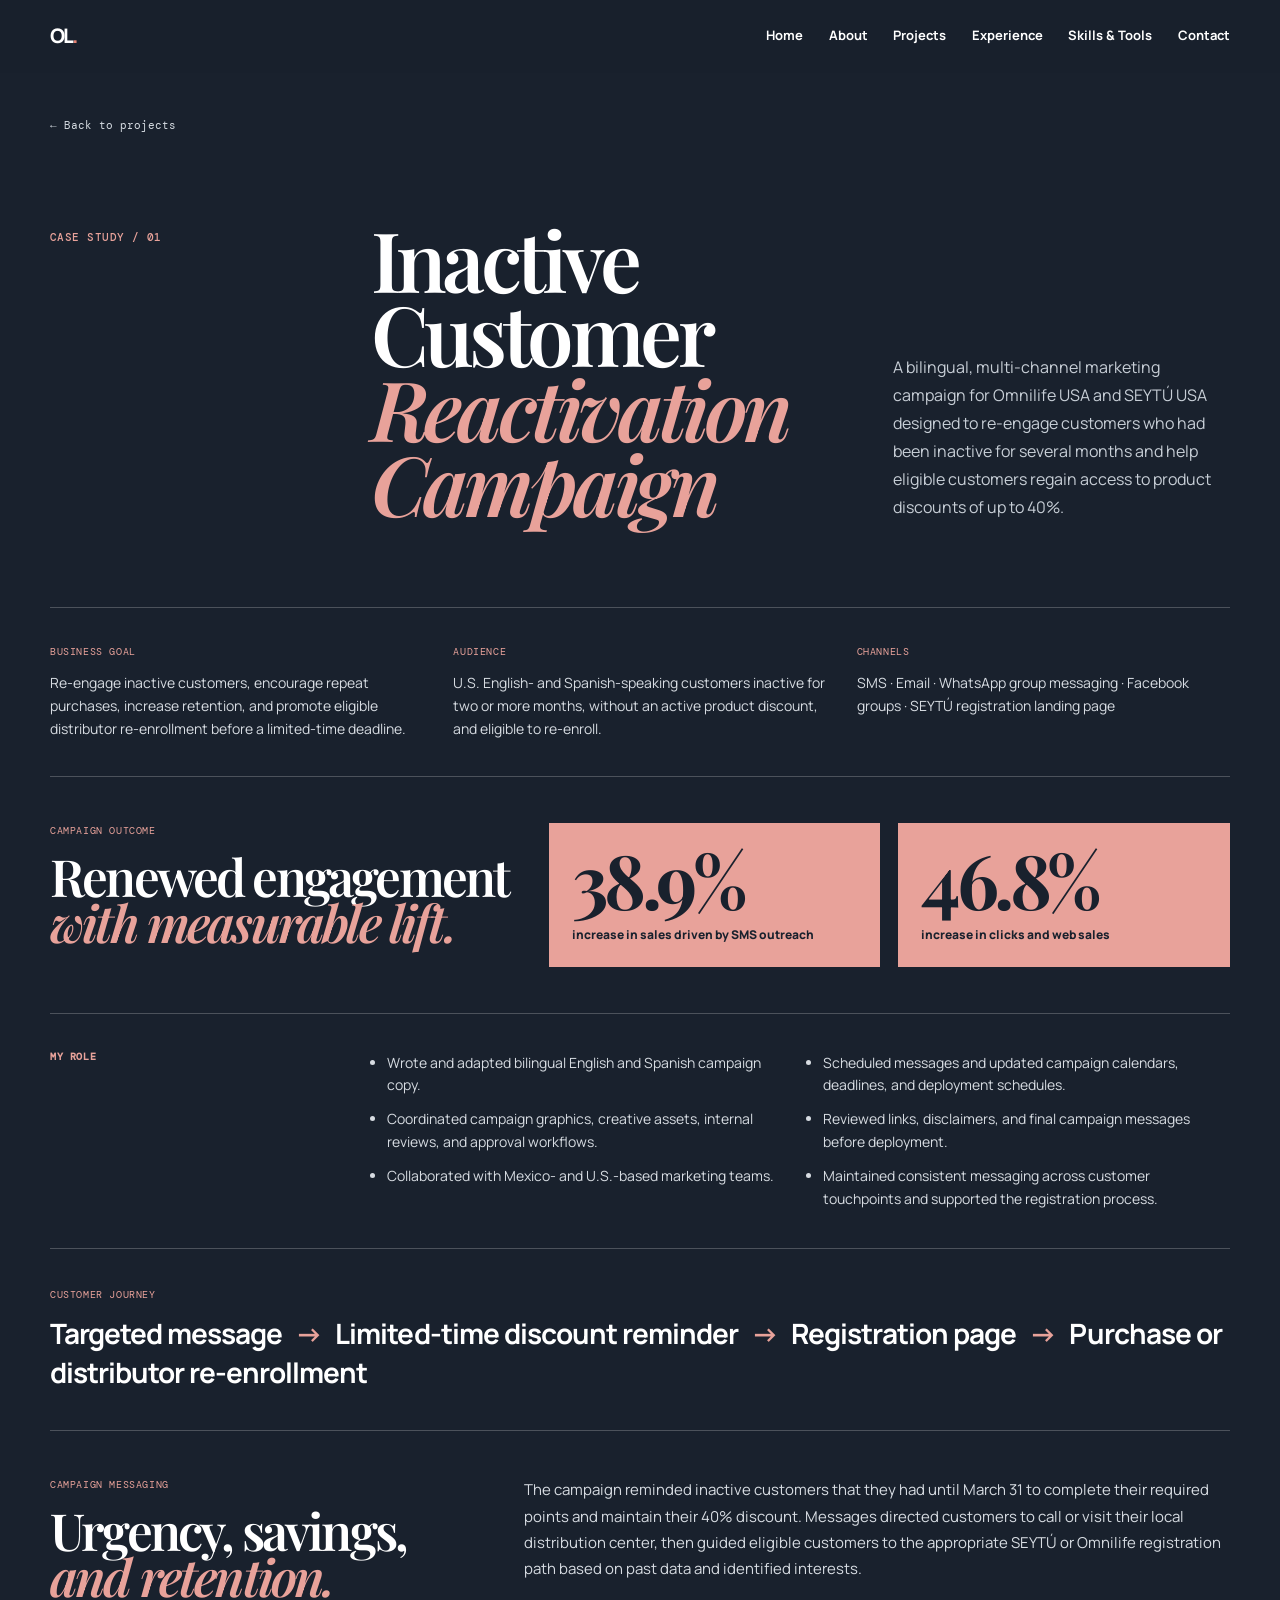
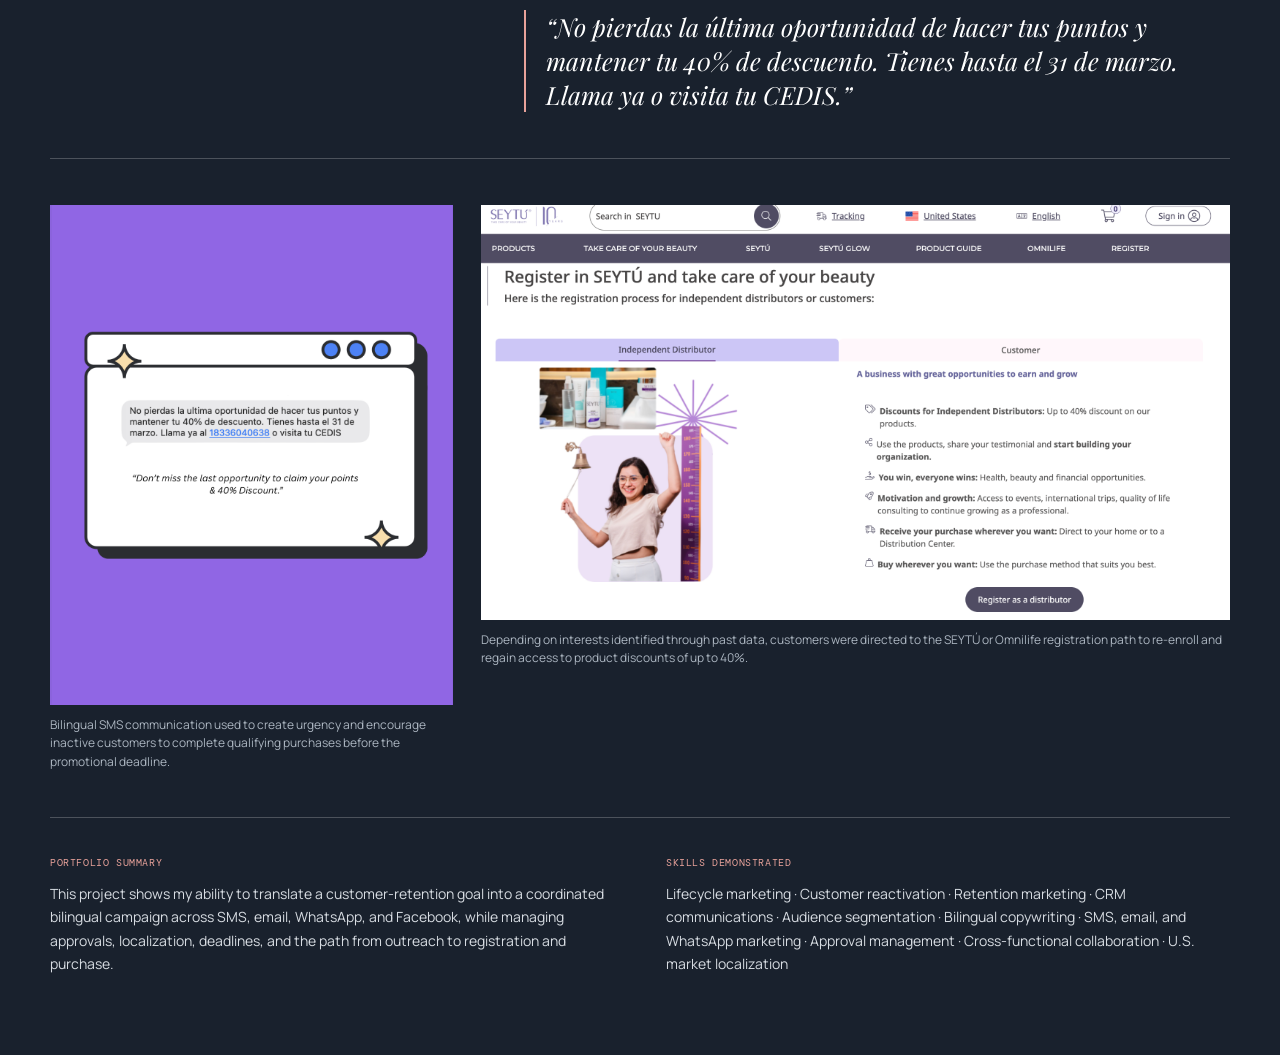
==== projects/inactive-customer-reactivation.html @ 96cd4640 "Add files via upload" ====
<!doctype html>
<html lang="en">
  <head>
    <meta charset="UTF-8" />
    <meta name="viewport" content="width=device-width, initial-scale=1.0" />
    <meta name="description" content="Inactive Customer Reactivation Campaign case study by Olivia Loera." />
    <title>Inactive Customer Reactivation | Olivia Loera</title>
    <link rel="preconnect" href="https://fonts.googleapis.com" />
    <link rel="preconnect" href="https://fonts.gstatic.com" crossorigin />
    <link href="https://fonts.googleapis.com/css2?family=DM+Mono:wght@400;500&family=Manrope:wght@400;500;600;700;800&family=Playfair+Display:ital,wght@0,600;0,700;1,600&display=swap" rel="stylesheet" />
    <link rel="stylesheet" href="../styles.css" />
  </head>
  <body class="case-page">
    <header class="site-header">
      <nav class="nav shell" aria-label="Main navigation">
        <a class="wordmark" href="../index.html#home" aria-label="Olivia Loera home">OL<span>.</span></a>
        <div class="nav-links">
          <a href="../index.html#home">Home</a><a href="../index.html#about">About</a><a href="../index.html#projects">Projects</a><a href="../index.html#experience">Experience</a><a href="../index.html#skills">Skills &amp; Tools</a><a href="../index.html#contact">Contact</a>
        </div>
      </nav>
    </header>
    <main class="shell">
      <a class="case-back" href="../index.html#projects">← Back to projects</a>
      <section class="case-hero">
        <p class="section-number">CASE STUDY / 01</p>
        <h1>Inactive Customer<br /><em>Reactivation Campaign</em></h1>
        <p class="case-lead">A bilingual, multi-channel marketing campaign for Omnilife USA and SEYTÚ USA designed to re-engage customers who had been inactive for several months and help eligible customers regain access to product discounts of up to 40%.</p>
      </section>
      <section class="case-facts" aria-label="Project overview">
        <div><span>Business goal</span><p>Re-engage inactive customers, encourage repeat purchases, increase retention, and promote eligible distributor re-enrollment before a limited-time deadline.</p></div>
        <div><span>Audience</span><p>U.S. English- and Spanish-speaking customers inactive for two or more months, without an active product discount, and eligible to re-enroll.</p></div>
        <div><span>Channels</span><p>SMS · Email · WhatsApp group messaging · Facebook groups · SEYTÚ registration landing page</p></div>
      </section>
      <section class="case-results" aria-label="Campaign results">
        <div><span>Campaign outcome</span><h2>Renewed engagement<br /><em>with measurable lift.</em></h2></div>
        <div class="result-card"><strong>38.9%</strong><p>increase in sales driven by SMS outreach</p></div>
        <div class="result-card"><strong>46.8%</strong><p>increase in clicks and web sales</p></div>
      </section>
      <section class="case-role">
        <h2>My role</h2>
        <ul>
          <li>Wrote and adapted bilingual English and Spanish campaign copy.</li>
          <li>Scheduled messages and updated campaign calendars, deadlines, and deployment schedules.</li>
          <li>Coordinated campaign graphics, creative assets, internal reviews, and approval workflows.</li>
          <li>Reviewed links, disclaimers, and final campaign messages before deployment.</li>
          <li>Collaborated with Mexico- and U.S.-based marketing teams.</li>
          <li>Maintained consistent messaging across customer touchpoints and supported the registration process.</li>
        </ul>
      </section>
      <section class="case-journey">
        <span>Customer journey</span>
        <strong>Targeted message <b>→</b> Limited-time discount reminder <b>→</b> Registration page <b>→</b> Purchase or distributor re-enrollment</strong>
      </section>
      <section class="case-message">
        <div><span>Campaign messaging</span><h2>Urgency, savings,<br /><em>and retention.</em></h2></div>
        <div><p>The campaign reminded inactive customers that they had until March 31 to complete their required points and maintain their 40% discount. Messages directed customers to call or visit their local distribution center, then guided eligible customers to the appropriate SEYTÚ or Omnilife registration path based on past data and identified interests.</p><blockquote>“No pierdas la última oportunidad de hacer tus puntos y mantener tu 40% de descuento. Tienes hasta el 31 de marzo. Llama ya o visita tu CEDIS.”</blockquote></div>
      </section>
      <section class="case-assets" aria-label="Campaign visuals">
        <figure class="sms-asset"><img src="../assets/inactive-customer-sms.png" alt="Spanish SMS campaign graphic promoting a 40 percent discount deadline" /><figcaption>Bilingual SMS communication used to create urgency and encourage inactive customers to complete qualifying purchases before the promotional deadline.</figcaption></figure>
        <figure><img src="../assets/sey-tu-registration-page.png" alt="SEYTÚ registration landing page for independent distributors and customers" /><figcaption>Depending on interests identified through past data, customers were directed to the SEYTÚ or Omnilife registration path to re-enroll and regain access to product discounts of up to 40%.</figcaption></figure>
      </section>
      <section class="case-footer">
        <div><span>Portfolio summary</span><p>This project shows my ability to translate a customer-retention goal into a coordinated bilingual campaign across SMS, email, WhatsApp, and Facebook, while managing approvals, localization, deadlines, and the path from outreach to registration and purchase.</p></div>
        <div><span>Skills demonstrated</span><p>Lifecycle marketing · Customer reactivation · Retention marketing · CRM communications · Audience segmentation · Bilingual copywriting · SMS, email, and WhatsApp marketing · Approval management · Cross-functional collaboration · U.S. market localization</p></div>
      </section>
    </main>
  </body>
</html>
---- styles.css ----
:root { --ink:#19212d; --paper:#faf9f6; --sand:#eee8df; --coral:#e78172; --plum:#8d5360; --line:rgba(25,33,45,.18); --muted:#647080; }
* { box-sizing:border-box; }
html { scroll-behavior:smooth; scroll-padding-top:88px; }
body { margin:0; background:var(--paper); color:var(--ink); font-family:Manrope,Arial,sans-serif; font-size:16px; line-height:1.5; }
a { color:inherit; text-decoration:none; }
.shell { width:min(1180px, calc(100% - 48px)); margin-inline:auto; }
.section { padding-block:clamp(84px, 11vw, 154px); }
.skip-link { position:absolute; left:-999px; top:0; z-index:10; background:var(--ink); color:white; padding:12px 16px; }
.skip-link:focus { left:12px; top:12px; }
.site-header { position:sticky; z-index:5; top:0; background:rgba(250,249,246,.9); border-bottom:1px solid transparent; backdrop-filter:blur(16px); }
.site-header.scrolled { border-color:var(--line); }
.nav { min-height:72px; display:flex; align-items:center; justify-content:space-between; gap:20px; }
.wordmark { font-weight:800; letter-spacing:-.1em; font-size:20px; }.wordmark span { color:var(--coral); }
.nav-links { display:flex; align-items:center; gap:clamp(14px,2vw,28px); font-size:13px; font-weight:700; }.nav-links a { color:var(--muted); padding-block:7px; position:relative; }.nav-links a::after { content:""; width:4px; height:4px; background:transparent; border-radius:50%; position:absolute; bottom:0; left:50%; transform:translateX(-50%); }.nav-links a.active { color:var(--ink); }.nav-links a.active::after { background:var(--coral); }
.menu-button { display:none; }
.hero { min-height:calc(100vh - 72px); display:grid; grid-template-columns:1.15fr .85fr; align-items:center; gap:clamp(46px,9vw,140px); }
.eyebrow,.section-number { font-family:"DM Mono",monospace; font-size:11px; font-weight:500; letter-spacing:.04em; }.eyebrow { color:var(--plum); margin:0 0 24px; }.eyebrow span { color:var(--coral); margin-inline:6px; }
h1,h2,h3,p { margin-top:0; }h1,h2 { font-family:"Playfair Display",Georgia,serif; font-weight:600; letter-spacing:-.055em; line-height:.9; }h1 { font-size:clamp(68px,10vw,142px); margin-bottom:32px; }h1 em,h2 em { color:var(--coral); font-style:italic; }h2 { font-size:clamp(45px,6.8vw,88px); margin-bottom:0; }
.hero-title { font-size:15px; font-weight:800; text-transform:uppercase; letter-spacing:.045em; margin-bottom:18px; }.hero-summary { max-width:520px; color:var(--muted); font-size:18px; line-height:1.65; }.hero-actions { display:flex; align-items:center; gap:28px; margin-top:34px; }.button { display:inline-flex; gap:16px; align-items:center; padding:14px 17px; border-radius:100px; font-size:13px; font-weight:800; }.button-dark { background:var(--ink); color:#fff; }.button-dark:hover { background:var(--plum); }.text-link { font-weight:800; font-size:14px; }.text-link span { color:var(--coral); margin-left:6px; }
.portrait-photo { aspect-ratio:4/5; max-height:610px; border-radius:2px; overflow:hidden; background:#d5d8d6; }.portrait-photo img { display:block; width:100%; height:100%; object-fit:cover; object-position:52% 56%; }
.section-ink { background:var(--ink); color:white; }.section-grid { display:grid; grid-template-columns:1fr 2.1fr; gap:40px; }.section-number { margin:8px 0 0; color:var(--plum); }.section-ink .section-number { color:#e8a29a; }.large-copy { font-size:clamp(24px,3vw,40px); letter-spacing:-.03em; line-height:1.25; max-width:900px; margin:45px 0 22px; }.body-copy { max-width:760px; color:#b9c0c9; font-size:17px; line-height:1.75; }
.section-heading { display:flex; align-items:end; justify-content:space-between; gap:48px; margin-bottom:50px; }.section-heading .section-number { margin-bottom:24px; }.section-intro { max-width:355px; margin:0 0 7px; color:var(--muted); font-size:15px; line-height:1.6; }
.project-grid { display:grid; grid-template-columns:repeat(3,1fr); gap:18px; }.project-card { display:block; border:1px solid var(--line); padding:20px; min-width:0; transition:transform .2s ease, box-shadow .2s ease; }.project-card:hover { transform:translateY(-5px); box-shadow:7px 7px 0 var(--ink); }.project-index { font-family:"DM Mono",monospace; font-size:11px; margin-bottom:55px; color:var(--muted); }.project-empty,.project-image { aspect-ratio:1.13; display:flex; flex-direction:column; justify-content:space-between; padding:18px; margin-bottom:20px; overflow:hidden; }.project-card-one .project-image { padding:0; background:#e6b5a5; }.project-image img { width:100%; height:100%; object-fit:cover; object-position:center; }.project-card-two .project-empty { background:#b6c6c2; }.project-card-three .project-empty { background:#d9c3a4; }.project-empty span { font-family:"DM Mono",monospace; font-size:10px; text-transform:uppercase; letter-spacing:.06em; }.project-empty strong { font-family:"Playfair Display",Georgia,serif; font-weight:600; line-height:.9; letter-spacing:-.05em; font-size:clamp(34px,4vw,55px); }.project-card h3 { font-size:18px; margin-bottom:4px; }.project-card > p:last-child { margin:0; font-size:13px; color:var(--muted); }.project-card > p:last-child b { color:var(--coral); float:right; font-size:17px; }
.case-page { background:var(--ink); color:white; min-height:100vh; }.case-page .site-header { background:rgba(25,33,45,.9); }.case-page .nav-links a,.case-page .wordmark { color:white; }.case-page .wordmark span { color:var(--coral); }.case-page .nav-links a::after { background:transparent; }.case-page .nav-links a:hover { color:#e8a29a; }.case-back { display:inline-flex; align-items:center; gap:9px; margin:44px 0 clamp(38px,7vw,88px); color:#d6dce2; font-family:"DM Mono",monospace; font-size:11px; }.case-back:hover { color:#e8a29a; }.case-hero { display:grid; grid-template-columns:.8fr 1.4fr 1fr; gap:clamp(25px,4vw,60px); padding-bottom:clamp(44px,7vw,86px); border-bottom:1px solid rgba(255,255,255,.22); }.case-hero .section-number { color:#e8a29a; margin:7px 0 0; }.case-hero h1 { font-size:clamp(45px,6.5vw,94px); margin:0; }.case-hero h1 em { color:#e8a29a; }.case-lead { color:#c7ced6; line-height:1.75; font-size:16px; margin:0; align-self:end; }.case-facts { display:grid; grid-template-columns:repeat(3,1fr); gap:30px; padding-block:36px; border-bottom:1px solid rgba(255,255,255,.22); }.case-facts span,.case-footer span,.case-journey span { display:block; color:#e8a29a; font-family:"DM Mono",monospace; font-size:10px; letter-spacing:.06em; text-transform:uppercase; margin-bottom:12px; }.case-facts p,.case-footer p { color:#d7dce2; font-size:14px; line-height:1.65; margin:0; }.case-role { display:grid; grid-template-columns:.8fr 2.4fr; gap:30px; padding-block:38px; border-bottom:1px solid rgba(255,255,255,.22); }.case-role h2 { font-family:"DM Mono",monospace; font-size:10px; letter-spacing:.06em; text-transform:uppercase; color:#e8a29a; margin:0; }.case-role ul { padding-left:19px; margin:0; display:grid; grid-template-columns:repeat(2,1fr); gap:12px 30px; color:#d7dce2; font-size:14px; line-height:1.6; }.case-journey { padding-block:38px; border-bottom:1px solid rgba(255,255,255,.22); }.case-journey strong { display:block; font-size:clamp(18px,2.3vw,28px); line-height:1.4; letter-spacing:-.035em; }.case-journey b { color:#e8a29a; margin-inline:8px; }.case-assets { display:grid; grid-template-columns:.7fr 1.3fr; gap:28px; padding-block:46px; }.case-assets figure { margin:0; }.case-assets img { width:100%; max-height:500px; display:block; object-fit:cover; object-position:top; }.case-assets .sms-asset img { object-fit:contain; background:#8b63dd; }.case-assets figcaption { color:#abb5c0; font-size:12px; line-height:1.55; margin-top:11px; }.case-footer { display:grid; grid-template-columns:1fr 1fr; gap:52px; border-top:1px solid rgba(255,255,255,.22); padding:37px 0 80px; }.coming-soon { min-height:calc(100vh - 72px); display:grid; place-items:center; text-align:center; }.coming-soon .section-number { color:#e8a29a; }.coming-soon h1 { font-size:clamp(58px,9vw,122px); margin:20px 0; }.coming-soon p { max-width:470px; color:#c7ced6; margin-inline:auto; }.coming-soon .button { margin-top:20px; background:#e8a29a; color:var(--ink); }
.case-results { display:grid; grid-template-columns:1.45fr 1fr 1fr; gap:18px; padding-block:46px; border-bottom:1px solid rgba(255,255,255,.22); }.case-results span,.case-message span { display:block; color:#e8a29a; font-family:"DM Mono",monospace; font-size:10px; letter-spacing:.06em; text-transform:uppercase; margin-bottom:15px; }.case-results h2,.case-message h2 { font-size:clamp(30px,4vw,55px); margin:0; }.case-results h2 em,.case-message h2 em { color:#e8a29a; }.result-card { padding:23px; background:#e8a29a; color:var(--ink); align-self:end; }.result-card strong { display:block; font-family:"Playfair Display",Georgia,serif; letter-spacing:-.06em; font-size:clamp(48px,6vw,75px); line-height:.9; }.result-card p { font-size:12px; font-weight:800; line-height:1.4; margin:13px 0 0; }.case-message { display:grid; grid-template-columns:.9fr 1.5fr; gap:50px; padding-block:46px; border-bottom:1px solid rgba(255,255,255,.22); }.case-message > div:last-child > p { color:#d7dce2; line-height:1.75; font-size:15px; margin:0; }.case-message blockquote { border-left:2px solid #e8a29a; color:white; font-family:"Playfair Display",Georgia,serif; font-size:clamp(18px,2vw,25px); font-style:italic; line-height:1.35; margin:28px 0 0; padding-left:20px; }
.visual-placeholder-grid { grid-template-columns:repeat(2,1fr); }.visual-placeholder { min-height:330px; border:1px dashed rgba(255,255,255,.34); background:linear-gradient(135deg, rgba(232,162,154,.18), rgba(255,255,255,.06)); padding:24px; display:flex; flex-direction:column; justify-content:space-between; }.visual-placeholder span { color:#e8a29a; font-family:"DM Mono",monospace; font-size:10px; letter-spacing:.06em; text-transform:uppercase; }.visual-placeholder strong { display:block; max-width:330px; font-family:"Playfair Display",Georgia,serif; font-size:clamp(32px,4vw,58px); font-weight:600; letter-spacing:-.055em; line-height:.95; }.visual-placeholder figcaption { color:#c7ced6; font-size:13px; line-height:1.55; margin:0; }
.vivid-visuals { grid-template-columns:1fr 1fr; align-items:start; }.vivid-visuals .wide-visual { grid-column:1 / -1; }.vivid-visuals img { border:1px solid rgba(255,255,255,.14); background:white; }.vivid-visuals .wide-visual img { max-height:620px; }.workflow-card { border:1px solid rgba(255,255,255,.22); background:linear-gradient(135deg, rgba(232,162,154,.2), rgba(255,255,255,.055)); padding:28px; }.workflow-card span { display:block; color:#e8a29a; font-family:"DM Mono",monospace; font-size:10px; letter-spacing:.06em; text-transform:uppercase; margin-bottom:18px; }.workflow-card h2 { font-size:clamp(33px,4vw,58px); margin-bottom:22px; }.workflow-card h2 em { color:#e8a29a; }.workflow-path { color:white; font-weight:800; line-height:1.5; margin-bottom:26px; }.workflow-card ol { list-style:none; counter-reset:workflow; padding:0; margin:0; display:grid; gap:15px; }.workflow-card li { counter-increment:workflow; display:grid; grid-template-columns:34px 1fr; gap:13px; }.workflow-card li::before { content:counter(workflow, decimal-leading-zero); color:#e8a29a; font-family:"DM Mono",monospace; font-size:11px; margin-top:3px; }.workflow-card strong { display:block; font-size:14px; margin-bottom:3px; }.workflow-card p { color:#c7ced6; font-size:13px; line-height:1.55; margin:0; }
.section-sand { background:var(--sand); }.experience-list { border-top:1px solid var(--line); }.experience-item { display:grid; grid-template-columns:.75fr 1.35fr 1.6fr; gap:32px; padding:31px 0; border-bottom:1px solid var(--line); }.experience-date { color:var(--muted); font-family:"DM Mono",monospace; font-size:11px; margin:5px 0 0; }.experience-item h3 { font-size:19px; letter-spacing:-.03em; line-height:1.2; margin-bottom:6px; }.company { font-family:"DM Mono",monospace; font-size:11px; font-weight:500; letter-spacing:.02em; margin:0; }.company span { color:var(--muted); }.experience-summary { margin:0; color:#485362; font-size:14px; line-height:1.65; }
.skills-layout { display:grid; grid-template-columns:1.05fr .95fr; gap:clamp(40px,9vw,150px); }.skill-column h3 { font-size:14px; text-transform:uppercase; letter-spacing:.055em; margin-bottom:22px; }.tag-list { display:flex; flex-wrap:wrap; gap:9px; padding:0; margin:0; list-style:none; }.tag-list li { border:1px solid var(--line); border-radius:100px; font-size:13px; padding:9px 12px; }.tool-list { list-style:none; padding:0; margin:0; border-top:1px solid var(--line); }.tool-list li { display:flex; align-items:baseline; gap:13px; border-bottom:1px solid var(--line); padding:12px 0; font-size:14px; font-weight:700; }.tool-list span { font-family:"DM Mono",monospace; color:var(--coral); font-size:10px; }.tool-list small { color:var(--muted); font-size:11px; font-weight:500; margin-left:auto; }
.section-coral { background:var(--coral); }.contact-grid { display:grid; grid-template-columns:1fr 1.05fr; gap:80px; }.section-coral .section-number { color:#693d4a; margin-bottom:25px; }.section-coral h2 em { color:var(--ink); }.contact-links { align-self:end; border-top:1px solid rgba(25,33,45,.35); }.contact-links a { display:grid; grid-template-columns:90px 1fr auto; gap:14px; align-items:center; padding:18px 0; border-bottom:1px solid rgba(25,33,45,.35); font-weight:700; font-size:clamp(15px,1.7vw,20px); }.contact-links span { font-family:"DM Mono",monospace; font-size:10px; text-transform:uppercase; color:#6e3f4b; }.contact-links b { font-weight:500; }.contact-links a:hover { color:white; }
.footer { display:flex; justify-content:space-between; padding-block:22px; font-family:"DM Mono",monospace; font-size:10px; color:var(--muted); }
.sr-only { position:absolute; width:1px; height:1px; overflow:hidden; clip:rect(0,0,0,0); white-space:nowrap; }
@media (max-width:760px) { .shell { width:min(100% - 36px, 600px); }.nav { min-height:64px; }.menu-button { display:flex; border:0; background:none; padding:8px 0 8px 8px; flex-direction:column; gap:5px; }.menu-button span:not(.sr-only) { display:block; width:22px; height:1.5px; background:var(--ink); }.nav-links { display:none; position:absolute; top:64px; left:0; right:0; background:var(--paper); padding:16px 18px 20px; border-bottom:1px solid var(--line); flex-direction:column; align-items:flex-start; gap:8px; }.nav-links.open { display:flex; }.nav-links a::after { left:-9px; bottom:50%; transform:translateY(50%); }.hero { grid-template-columns:1fr; min-height:auto; gap:48px; padding-block:62px 84px; }.hero-copy { max-width:540px; }.portrait-photo { width:100%; max-width:500px; justify-self:end; }.section-grid,.contact-grid { grid-template-columns:1fr; gap:25px; }.section-heading { display:block; }.section-heading .section-intro { margin-top:24px; }.project-grid { grid-template-columns:1fr; }.project-card { display:grid; grid-template-columns:42px 1fr; column-gap:14px; }.project-index { grid-row:1/4; margin:2px 0 0; }.project-empty,.project-image { margin-bottom:17px; }.project-card h3,.project-card > p:last-child { grid-column:2; }.project-case-study { margin-top:48px; padding:26px 20px; }.case-study-intro,.case-study-facts,.case-study-role,.case-assets,.case-study-footer { grid-template-columns:1fr; gap:22px; }.case-study-intro { padding-bottom:32px; }.case-study-facts,.case-study-role { padding-block:28px; }.case-study-role ul { grid-template-columns:1fr; }.journey b { display:block; height:8px; opacity:0; }.case-assets { padding-block:32px; }.experience-item { grid-template-columns:1fr; gap:12px; padding:26px 0; }.experience-date { margin:0; }.skills-layout { grid-template-columns:1fr; gap:44px; }.contact-links a { grid-template-columns:1fr auto; }.contact-links span { grid-column:1/-1; margin-bottom:-11px; }.footer { flex-direction:column; gap:6px; }.section { padding-block:76px; } }
@media (max-width:760px) { .case-page .nav-links { display:none; }.case-hero,.case-facts,.case-role,.case-assets,.case-footer { grid-template-columns:1fr; gap:24px; }.case-hero { padding-bottom:38px; }.case-role ul { grid-template-columns:1fr; }.case-facts,.case-role { padding-block:30px; }.case-journey b { display:block; height:8px; opacity:0; }.case-assets { padding-block:32px; }.case-footer { padding-bottom:55px; } }
@media (max-width:760px) { .case-results,.case-message { grid-template-columns:1fr; gap:20px; }.case-results,.case-message { padding-block:32px; }.result-card { padding:22px; }.case-message blockquote { margin-top:22px; } }
@media (max-width:760px) { .visual-placeholder-grid { grid-template-columns:1fr; }.visual-placeholder { min-height:260px; } }
@media (max-width:760px) { .vivid-visuals { grid-template-columns:1fr; }.vivid-visuals .wide-visual { grid-column:auto; }.workflow-card { padding:22px; } }
.project-card-two .project-image { padding:0; background:#e8d0c2; }
.project-card-two .project-image img { object-position:center top; }
.vivid-visuals .wide-visual img { max-height:720px; }
.vivid-visuals .workflow-visual img { max-height:none; object-fit:contain; background:#111b2a; }
.button-light { background:#e8a29a; color:var(--ink); margin-top:24px; }
.msi-visuals { grid-template-columns:1fr; }
.msi-visuals .wide-visual { grid-column:1 / -1; }
.msi-visuals img { border:1px solid rgba(255,255,255,.14); background:#071426; max-height:none; object-fit:contain; }
.project-card-three .project-image { padding:0; background:#071426; }
.project-card-three .project-image img { object-position:center top; }
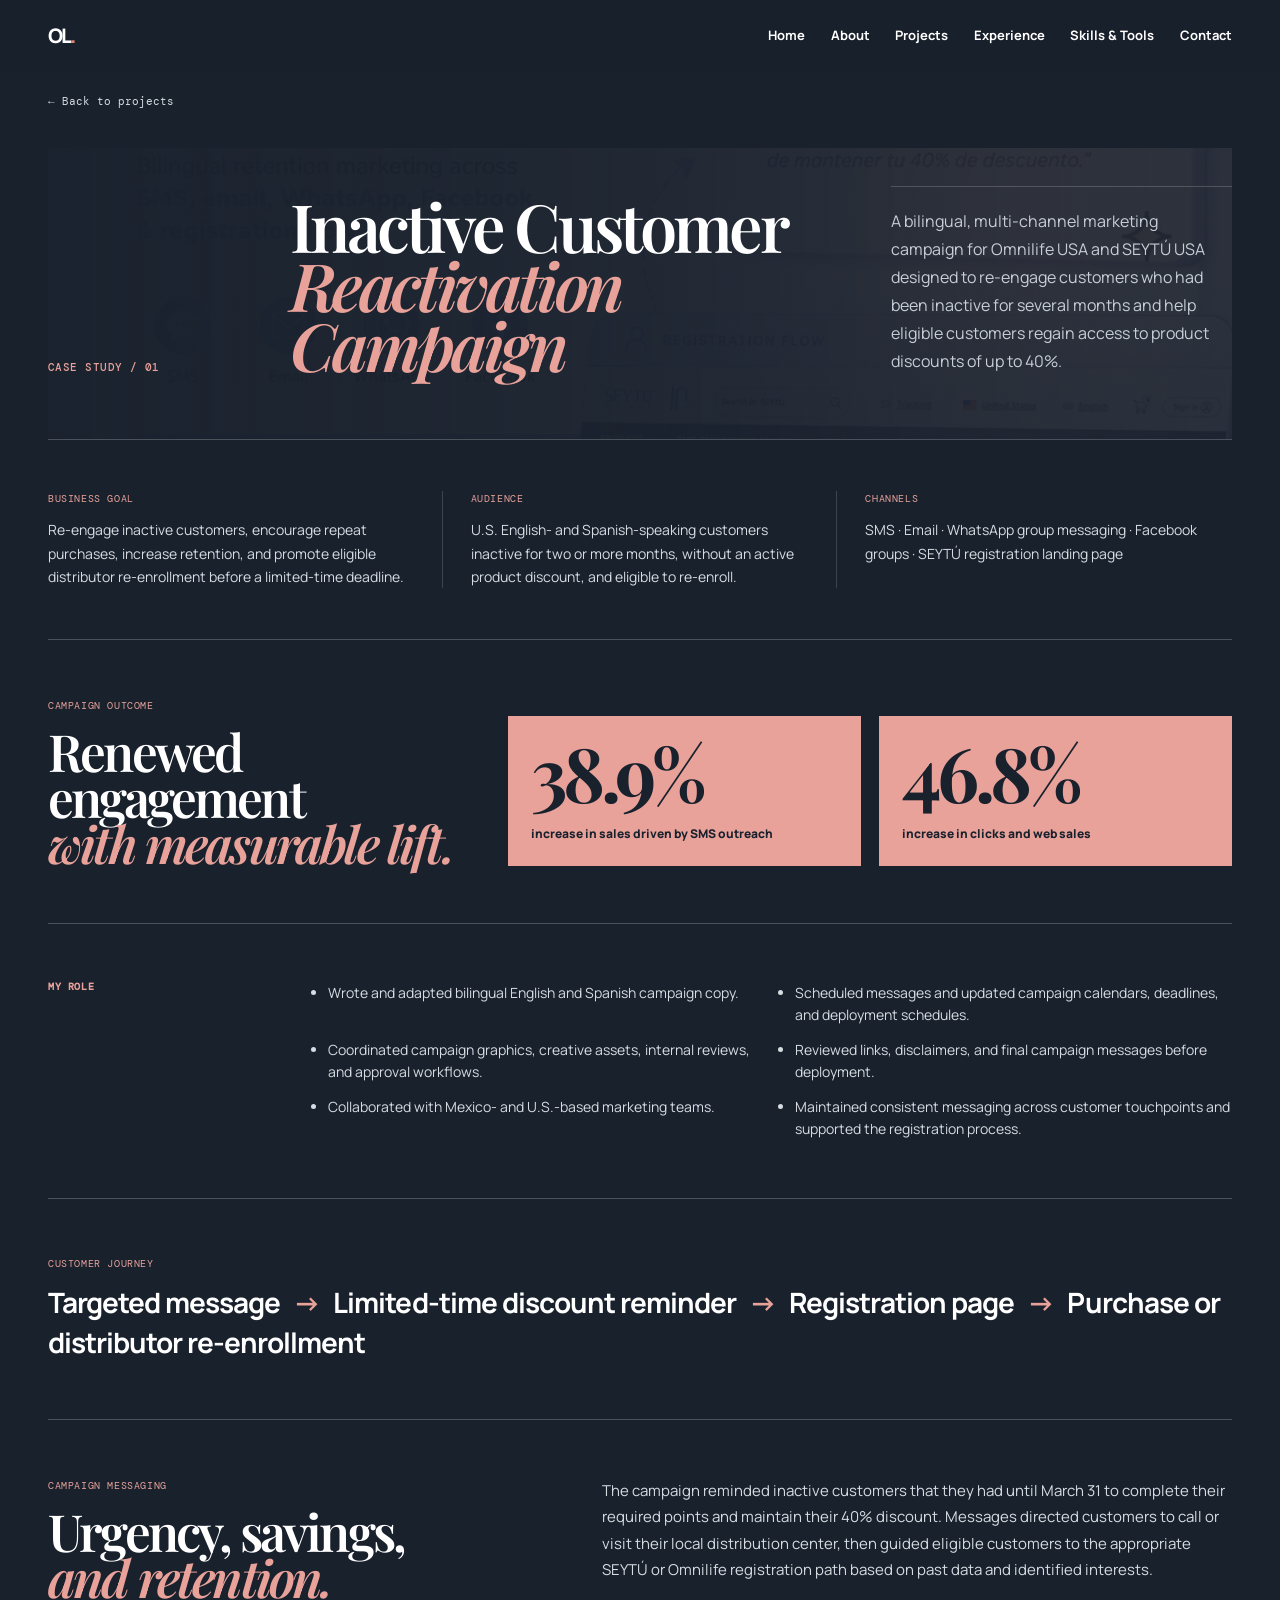
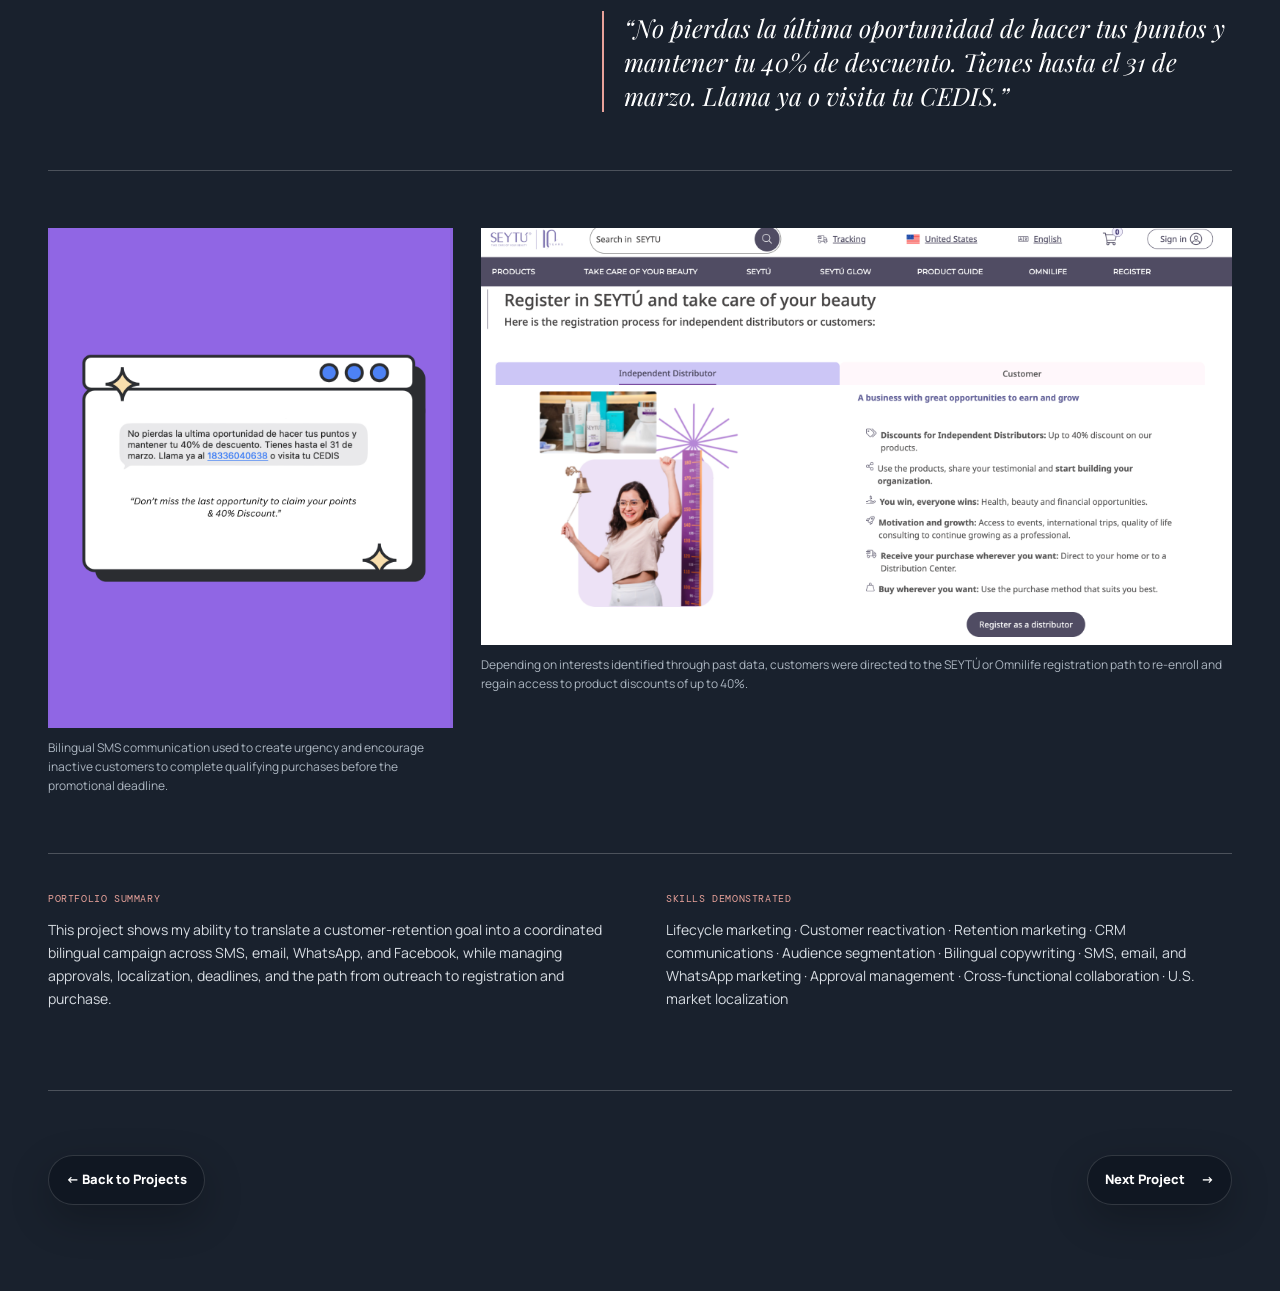
==== commit e969c0fa: "Add files via upload" ====
--- a/projects/inactive-customer-reactivation.html
+++ b/projects/inactive-customer-reactivation.html
@@ -21,7 +21,7 @@
     </header>
     <main class="shell">
       <a class="case-back" href="../index.html#projects">← Back to projects</a>
-      <section class="case-hero">
+      <section class="case-hero project-hero-reactivation">
         <p class="section-number">CASE STUDY / 01</p>
         <h1>Inactive Customer<br /><em>Reactivation Campaign</em></h1>
         <p class="case-lead">A bilingual, multi-channel marketing campaign for Omnilife USA and SEYTÚ USA designed to re-engage customers who had been inactive for several months and help eligible customers regain access to product discounts of up to 40%.</p>
@@ -63,6 +63,11 @@
         <div><span>Portfolio summary</span><p>This project shows my ability to translate a customer-retention goal into a coordinated bilingual campaign across SMS, email, WhatsApp, and Facebook, while managing approvals, localization, deadlines, and the path from outreach to registration and purchase.</p></div>
         <div><span>Skills demonstrated</span><p>Lifecycle marketing · Customer reactivation · Retention marketing · CRM communications · Audience segmentation · Bilingual copywriting · SMS, email, and WhatsApp marketing · Approval management · Cross-functional collaboration · U.S. market localization</p></div>
       </section>
+
+      <nav class="case-navigation" aria-label="Project navigation">
+        <a class="button button-dark" href="../index.html#projects">← Back to Projects</a>
+        <a class="button button-dark" href="project-two.html">Next Project <span aria-hidden="true">→</span></a>
+      </nav>
     </main>
   </body>
 </html>
--- a/styles.css
+++ b/styles.css
@@ -45,3 +45,354 @@
 .msi-visuals img { border:1px solid rgba(255,255,255,.14); background:#071426; max-height:none; object-fit:contain; }
 .project-card-three .project-image { padding:0; background:#071426; }
 .project-card-three .project-image img { object-position:center top; }
+.project-card-four .project-image { padding:0; background:#050406; }
+.project-card-four .project-image img { object-fit:contain; object-position:center; padding:10px; }
+.project-card-five .project-image { padding:0; background:#b694ef; }
+.project-card-five .project-image img { object-fit:cover; object-position:center; }
+.project-card-six .project-image { padding:0; background:#f7f5ff; }
+.project-card-six .project-image img { object-fit:cover; object-position:center; }
+.project-card-seven .project-image { padding:0; background:#06152a; }
+.project-card-seven .project-image img { object-fit:cover; object-position:left center; }
+.project-card-eight .project-image { padding:0; background:#f6f4f0; }
+.project-card-eight .project-image img { object-fit:cover; object-position:left center; }
+.project-card-nine .project-image { padding:0; background:#f8f7ff; }
+.project-card-nine .project-image img { object-fit:cover; object-position:left center; }
+.activation-stats { grid-template-columns:1.35fr repeat(4,1fr); }
+.project-card-detailed .project-index { margin-bottom:24px; }
+.project-card:has(.project-button) > p:last-of-type { margin:0 0 12px; font-size:13px; color:var(--muted); }
+.project-card-detailed > p:not(.project-index) { margin:0 0 12px; font-size:13px; color:var(--muted); }
+.project-description { line-height:1.55; }
+.project-placeholder-image { background:linear-gradient(135deg,#f2e7ef,#b69adf); color:var(--ink); }
+.project-card-eight .project-placeholder-image { background:linear-gradient(135deg,#e7efe9,#b6c6c2); }
+.project-card-nine .project-placeholder-image { background:linear-gradient(135deg,#f4ecdf,#d9c3a4); }
+.project-button { display:inline-flex; align-items:center; justify-content:center; gap:9px; width:max-content; margin-top:8px; padding:10px 13px; border-radius:100px; background:var(--ink); color:white; font-size:12px; font-weight:800; }
+.project-button b { color:var(--coral); }
+.project-button-muted { background:rgba(25,33,45,.08); color:var(--muted); }
+.project-card-disabled { cursor:default; }
+.project-card-disabled:hover { transform:none; box-shadow:none; }
+.case-gallery { padding-block:46px; border-bottom:1px solid rgba(255,255,255,.22); }
+.gallery-heading { display:grid; grid-template-columns:.9fr 1.5fr; gap:50px; margin-bottom:28px; }
+.gallery-heading span { display:block; color:#e8a29a; font-family:"DM Mono",monospace; font-size:10px; letter-spacing:.06em; text-transform:uppercase; margin-top:12px; }
+.gallery-heading h2 { font-size:clamp(30px,4vw,55px); margin:0; }
+.gallery-heading h2 em { color:#e8a29a; }
+.gallery-grid { display:grid; grid-template-columns:repeat(3,1fr); gap:18px; }
+.gallery-placeholder { min-height:260px; margin:0; padding:22px; border:1px dashed rgba(255,255,255,.34); background:linear-gradient(135deg, rgba(232,162,154,.18), rgba(255,255,255,.06)); display:flex; flex-direction:column; justify-content:space-between; }
+.gallery-placeholder span { color:#e8a29a; font-family:"DM Mono",monospace; font-size:11px; }
+.gallery-placeholder strong { display:block; max-width:220px; font-family:"Playfair Display",Georgia,serif; font-size:clamp(27px,3vw,40px); line-height:1; letter-spacing:-.05em; }
+.gallery-placeholder figcaption { color:#c7ced6; font-size:12px; line-height:1.5; margin:0; }
+.gallery-media { margin:0; }
+.gallery-media img,.gallery-media video { width:100%; aspect-ratio:1.05; display:block; object-fit:cover; object-position:center; background:#111b2a; border:1px solid rgba(255,255,255,.14); }
+.gallery-media-wide { grid-column:span 2; }
+.gallery-media-wide img { aspect-ratio:16/9; object-fit:contain; background:#f8f4fb; }
+.gallery-media-portrait img { aspect-ratio:9/16; object-fit:contain; background:#f8f4fb; }
+.gallery-media figcaption { color:#c7ced6; font-size:12px; line-height:1.55; margin-top:11px; }
+.gallery-media figcaption span { display:block; color:#e8a29a; font-family:"DM Mono",monospace; font-size:11px; margin-bottom:4px; }
+.gallery-media figcaption strong { display:block; color:white; font-size:13px; margin-bottom:3px; }
+.seytu-gallery-grid { grid-template-columns:repeat(2, minmax(0, 1fr)); align-items:start; }
+.seytu-gallery-grid .gallery-media-wide { grid-column:auto; }
+.seytu-gallery-grid .gallery-media-wide img { aspect-ratio:4/3; object-fit:contain; }
+.seytu-gallery-grid .gallery-media-portrait { max-width:420px; justify-self:center; }
+.seytu-gallery-grid .gallery-media-portrait img { aspect-ratio:9/16; max-height:650px; }
+.seytu-gallery-grid .gallery-media-portrait + .gallery-media-wide { align-self:center; }
+.seytu-gallery-grid .gallery-media-portrait + .gallery-media-wide img { aspect-ratio:4/3; object-fit:contain; }
+.event-presence { display:grid; grid-template-columns:minmax(220px,340px) 1fr; gap:42px; align-items:center; padding-block:36px; border-bottom:1px solid rgba(255,255,255,.22); }
+.event-presence figure { margin:0; max-width:340px; justify-self:start; }
+.event-presence img { width:100%; aspect-ratio:4/5; max-height:420px; object-fit:cover; object-position:center 26%; display:block; border:1px solid rgba(255,255,255,.14); }
+.event-presence figcaption,.event-presence p { color:#c7ced6; font-size:13px; line-height:1.65; margin:12px 0 0; }
+.event-presence span { display:block; color:#e8a29a; font-family:"DM Mono",monospace; font-size:10px; letter-spacing:.06em; text-transform:uppercase; margin-bottom:12px; }
+.event-presence h2 { font-size:clamp(32px,4.6vw,64px); margin:0 0 22px; }
+.event-presence h2 em { color:#e8a29a; }
+.gallery-video-full { grid-column:span 2; }
+.gallery-video-full video { aspect-ratio:16/9; object-fit:contain; background:#05080d; }
+.workflow-steps { display:grid; grid-template-columns:repeat(5,1fr); gap:12px; margin-top:26px; }
+.workflow-steps div { border:1px solid rgba(255,255,255,.18); padding:16px; background:rgba(255,255,255,.045); }
+.workflow-steps span { color:#e8a29a; font-family:"DM Mono",monospace; font-size:10px; margin-bottom:10px; }
+.workflow-steps p { color:#c7ced6; font-size:12px; line-height:1.55; margin:0; }
+@media (max-width:900px) { .gallery-grid { grid-template-columns:repeat(2,1fr); } }
+@media (max-width:900px) { .workflow-steps { grid-template-columns:repeat(2,1fr); } }
+@media (max-width:760px) { .project-button { grid-column:2; }.gallery-heading,.gallery-grid,.seytu-gallery-grid,.workflow-steps,.event-presence { grid-template-columns:1fr; }.gallery-media-wide,.gallery-video-full { grid-column:auto; }.seytu-gallery-grid .gallery-media-portrait { max-width:100%; }.gallery-placeholder { min-height:220px; } }
+@media (min-width:900px) {
+  .case-page .shell { width:min(1320px, calc(100% - 96px)); }
+  .case-back { margin:20px 0 clamp(24px,3vw,42px); }
+  .case-hero { grid-template-columns:minmax(120px,.55fr) minmax(0,1.55fr) minmax(300px,.95fr); align-items:end; gap:clamp(28px,3.5vw,56px); padding:clamp(18px,3vw,44px) 0 clamp(40px,5vw,64px); }
+  .case-hero h1 { font-size:clamp(54px,5.2vw,86px); max-width:780px; }
+  .case-lead { max-width:440px; padding-top:20px; border-top:1px solid rgba(255,255,255,.18); }
+  .case-facts { gap:0; padding-block:clamp(38px,4vw,56px); }
+  .case-facts > div { padding:0 28px; border-right:1px solid rgba(255,255,255,.16); }
+  .case-facts > div:first-child { padding-left:0; }
+  .case-facts > div:last-child { border-right:0; padding-right:0; }
+  .case-results,.case-message,.case-role,.case-journey,.case-assets,.case-gallery,.event-presence { padding-block:clamp(42px,4.5vw,64px); }
+  .case-results:not(.activation-stats) { grid-template-columns:1.25fr 1fr 1fr; align-items:stretch; }
+  .activation-stats { grid-template-columns:1.25fr repeat(4,1fr); }
+  .result-card { min-height:150px; display:flex; flex-direction:column; justify-content:space-between; }
+  .case-message { grid-template-columns:1fr 1.25fr; align-items:start; }
+  .case-role { grid-template-columns:.6fr 2.4fr; }
+  .project-card { min-height:100%; display:flex; flex-direction:column; }
+  .project-button { margin-top:auto; }
+}
+.case-hero { position:relative; overflow:hidden; isolation:isolate; }
+.case-hero::before { content:""; position:absolute; inset:0; z-index:-2; background-image:var(--hero-bg); background-size:cover; background-position:center; opacity:.18; filter:saturate(.95) contrast(1.05); transform:scale(1.02); }
+.case-hero::after { content:""; position:absolute; inset:0; z-index:-1; background:linear-gradient(90deg, rgba(25,33,45,.96) 0%, rgba(25,33,45,.84) 45%, rgba(25,33,45,.64) 100%), radial-gradient(circle at 80% 20%, rgba(232,162,154,.18), transparent 36%); }
+.project-hero-reactivation { --hero-bg:url("assets/inactive-customer-project-cover.png"); }
+.project-hero-vivid { --hero-bg:url("assets/vivid-project-cover.png"); }
+.project-hero-msi { --hero-bg:url("assets/msi-project-cover.png"); }
+.project-hero-seytu { --hero-bg:url("assets/seytu-dsn-project-cover.png"); }
+.project-hero-glam-kit { --hero-bg:url("assets/sey-tu-kit-hero.png"); }
+.project-hero-campaign-ops { --hero-bg:url("assets/omnichannel-bilingual-cover.png"); }
+.project-hero-msi-lifecycle { --hero-bg:url("assets/msi-lifecycle-email-cover.png"); }
+@media (min-width:900px) and (max-width:1180px) {
+  .case-hero,.case-results,.activation-stats { grid-template-columns:1fr 1fr; }
+  .case-hero .section-number,.case-results > div:first-child,.activation-stats > div:first-child { grid-column:1 / -1; }
+}
+
+.kit-page img { border-radius:22px; }
+.kit-hero-showcase { display:grid; grid-template-columns:1.5fr .85fr; gap:22px; padding-block:clamp(38px,5vw,66px); border-bottom:1px solid rgba(255,255,255,.22); }
+.kit-hero-showcase figure,.deliverable-card,.live-product-visual { margin:0; }
+.kit-hero-showcase img { width:100%; height:100%; display:block; object-fit:cover; background:#111b2a; border:1px solid rgba(255,255,255,.14); }
+.kit-main-visual img { aspect-ratio:16/10; }
+.kit-context-visual img { aspect-ratio:4/3; }
+.kit-hero-showcase figcaption,.deliverable-card figcaption,.live-product-visual figcaption { color:#c7ced6; font-size:12px; line-height:1.55; margin-top:12px; }
+.kit-role > div > p { color:#d7dce2; font-size:15px; line-height:1.75; margin:0 0 22px; }
+.case-page .kit-role .tag-list { display:flex; gap:9px; padding:0; margin:0; list-style:none; }
+.case-page .kit-role .tag-list li { border-color:rgba(255,255,255,.22); color:#d7dce2; background:rgba(255,255,255,.045); }
+.deliverable-grid { display:grid; grid-template-columns:repeat(2,1fr); gap:18px; }
+.deliverable-card { border:1px solid rgba(255,255,255,.14); background:rgba(255,255,255,.035); padding:16px; }
+.deliverable-card img { width:100%; aspect-ratio:4/3; display:block; object-fit:cover; object-position:center; background:#f8f4fb; }
+.deliverable-card:nth-child(3) img,.deliverable-card:nth-child(4) img { aspect-ratio:3/4; object-fit:contain; }
+.deliverable-card figcaption span { display:block; color:#e8a29a; font-family:"DM Mono",monospace; font-size:11px; margin-bottom:6px; }
+.deliverable-card figcaption strong { display:block; color:white; font-size:14px; margin-bottom:4px; }
+.kit-live-section { align-items:start; }
+.kit-live-section .context-note { margin-top:20px; padding:16px 18px; border-left:2px solid #e8a29a; background:rgba(255,255,255,.045); color:#d7dce2; }
+.msi-lifecycle-page .context-note { margin:0 0 22px; padding:16px 18px; border-left:2px solid #e8a29a; background:rgba(255,255,255,.045); color:#d7dce2; }
+.live-product-visual { grid-column:1 / -1; margin-top:10px; }
+.live-product-visual img { width:100%; display:block; object-fit:contain; background:white; border:1px solid rgba(255,255,255,.14); }
+.kit-contributions { padding-block:46px; border-bottom:1px solid rgba(255,255,255,.22); }
+.contribution-grid { display:grid; grid-template-columns:repeat(3,1fr); gap:14px; }
+.contribution-grid article { min-height:125px; padding:22px; border:1px solid rgba(255,255,255,.16); background:linear-gradient(135deg, rgba(232,162,154,.16), rgba(255,255,255,.045)); color:#d7dce2; font-weight:700; line-height:1.45; }
+@media (max-width:900px) { .kit-hero-showcase,.deliverable-grid,.contribution-grid { grid-template-columns:1fr; } }
+@media (max-width:760px) { .kit-page img { border-radius:16px; }.deliverable-card { padding:12px; }.contribution-grid article { min-height:auto; } }
+
+.campaign-ops-page img { border-radius:22px; }
+.campaign-hero-asset { grid-template-columns:1fr; padding-bottom:38px; border-bottom:1px solid rgba(255,255,255,.22); }
+.campaign-hero-asset img { width:100%; max-height:720px; object-fit:contain; background:#f8f4fb; border:1px solid rgba(255,255,255,.14); }
+.campaign-role > div > p { color:#d7dce2; font-size:15px; line-height:1.75; margin:0 0 22px; }
+.case-page .campaign-role .tag-list { display:flex; gap:9px; padding:0; margin:0; list-style:none; }
+.case-page .campaign-role .tag-list li { border-color:rgba(255,255,255,.22); color:#d7dce2; background:rgba(255,255,255,.045); }
+.campaign-section { padding-block:46px; border-bottom:1px solid rgba(255,255,255,.22); }
+.campaign-feature { display:grid; grid-template-columns:1.35fr .65fr; align-items:center; gap:34px; }
+.campaign-feature-reverse { grid-template-columns:.65fr 1.35fr; }
+.campaign-feature-reverse figure { order:2; }
+.campaign-feature figure { margin:0; }
+.campaign-feature img { width:100%; display:block; object-fit:contain; background:#f8f4fb; border:1px solid rgba(255,255,255,.14); }
+.campaign-feature p { color:#d7dce2; font-size:16px; line-height:1.75; margin:0; }
+@media (max-width:900px) { .campaign-feature,.campaign-feature-reverse { grid-template-columns:1fr; }.campaign-feature-reverse figure { order:0; } }
+@media (max-width:760px) { .campaign-ops-page img { border-radius:16px; } }
+
+.msi-lifecycle-page img { border-radius:22px; }
+.case-title-logo { width:62px; height:62px; object-fit:contain; vertical-align:middle; margin-right:16px; border-radius:12px; background:rgba(255,255,255,.08); padding:5px; }
+.full-width-visual { margin:0 0 28px; }
+.full-width-visual img { width:100%; display:block; object-fit:contain; background:#071426; border:1px solid rgba(255,255,255,.14); }
+.full-width-visual figcaption { color:#c7ced6; font-size:12px; line-height:1.55; margin-top:12px; }
+.two-column-list { display:grid; grid-template-columns:1fr 1fr; gap:18px; margin-top:26px; }
+.two-column-list > div,.example-copy-block { border:1px solid rgba(255,255,255,.16); background:rgba(255,255,255,.04); padding:22px; }
+.two-column-list h3 { color:white; font-size:16px; margin:0 0 14px; }
+.two-column-list ul { margin:0; padding-left:18px; color:#d7dce2; font-size:14px; line-height:1.7; }
+.example-copy-block { margin-top:18px; color:#d7dce2; }
+.example-copy-block span { display:block; color:#e8a29a; font-family:"DM Mono",monospace; font-size:10px; letter-spacing:.06em; text-transform:uppercase; margin-bottom:12px; }
+.example-copy-block p { margin:0 0 8px; }
+.example-copy-block small { display:block; color:#aeb8c3; margin-top:14px; }
+.workflow-ribbon { display:flex; flex-wrap:wrap; align-items:center; gap:10px; margin-top:22px; padding:20px; border:1px solid rgba(255,255,255,.16); background:rgba(255,255,255,.04); }
+.workflow-ribbon span { color:#d7dce2; font-size:13px; font-weight:800; }
+.workflow-ribbon b { color:#e8a29a; }
+.section-copy { color:#d7dce2; font-size:15px; line-height:1.75; max-width:820px; margin:0 0 22px; }
+.field-grid { display:grid; grid-template-columns:repeat(4,1fr); gap:10px; padding:0; margin:22px 0 0; list-style:none; }
+.field-grid li { border:1px solid rgba(255,255,255,.16); background:rgba(255,255,255,.04); padding:13px 14px; color:#d7dce2; font-size:13px; font-weight:700; }
+.case-table-wrap { overflow:auto; border:1px solid rgba(255,255,255,.16); }
+.case-table { width:100%; border-collapse:collapse; min-width:760px; color:#d7dce2; font-size:13px; }
+.case-table th,.case-table td { padding:15px 16px; border-bottom:1px solid rgba(255,255,255,.14); text-align:left; vertical-align:top; }
+.case-table th { color:#e8a29a; font-family:"DM Mono",monospace; font-size:10px; letter-spacing:.06em; text-transform:uppercase; background:rgba(255,255,255,.05); }
+.case-table tr:last-child td { border-bottom:0; }
+.timeline-grid { display:grid; grid-template-columns:repeat(2,1fr); gap:14px; }
+.timeline-grid article { border:1px solid rgba(255,255,255,.16); background:rgba(255,255,255,.04); padding:20px; }
+.timeline-grid span { color:#e8a29a; font-family:"DM Mono",monospace; font-size:10px; letter-spacing:.06em; text-transform:uppercase; }
+.timeline-grid h3 { color:white; font-size:17px; margin:8px 0 12px; }
+.timeline-grid p { color:#d7dce2; font-size:13px; line-height:1.55; margin:0 0 8px; }
+@media (max-width:900px) { .field-grid { grid-template-columns:repeat(2,1fr); }.timeline-grid,.two-column-list { grid-template-columns:1fr; } }
+@media (max-width:760px) { .msi-lifecycle-page img { border-radius:16px; }.case-title-logo { display:block; margin:0 0 12px; }.field-grid { grid-template-columns:1fr; } }
+
+.cayman-page { --cayman-orange:#f05a28; --cayman-charcoal:#1d232c; --cayman-gray:#f1f1ef; --cayman-line:rgba(29,35,44,.14); background:#f8f7f3; color:var(--cayman-charcoal); }
+.cayman-page .site-header { background:rgba(248,247,243,.88); border-bottom:1px solid rgba(29,35,44,.08); }
+.cayman-page .nav-links a,.cayman-page .wordmark { color:var(--cayman-charcoal); }
+.cayman-page .wordmark span,.cayman-page .nav-links a:hover { color:var(--cayman-orange); }
+.cayman-page .case-back { color:#5c6671; }
+.cayman-page .case-back:hover { color:var(--cayman-orange); }
+.cayman-hero { position:relative; display:grid; grid-template-columns:.9fr 1.1fr; gap:clamp(34px,5vw,70px); align-items:center; padding:clamp(22px,4vw,54px) 0 clamp(50px,6vw,78px); border-bottom:1px solid var(--cayman-line); isolation:isolate; }
+.cayman-hero::before,.cayman-section::before { content:""; position:absolute; width:160px; height:160px; border:1px solid rgba(240,90,40,.18); clip-path:polygon(50% 0, 100% 100%, 0 100%); pointer-events:none; }
+.cayman-hero::before { top:24px; right:36%; opacity:.75; }
+.cayman-hero-copy { position:relative; z-index:1; }
+.cayman-page .section-number { color:var(--cayman-orange); }
+.cayman-logo { width:124px; max-width:42%; display:block; margin:0 0 26px; }
+.cayman-hero h1 { color:var(--cayman-charcoal); font-size:clamp(48px,6.3vw,92px); margin-bottom:28px; }
+.cayman-hero h1 em,.cayman-overview h2 em,.cayman-section h2 em { color:var(--cayman-orange); }
+.cayman-hero .case-lead { color:#4e5965; max-width:610px; padding:0; border:0; align-self:auto; font-size:17px; }
+.cayman-tags { margin-top:28px; }
+.cayman-tags li { border-color:rgba(240,90,40,.26); background:white; color:#384250; box-shadow:0 10px 30px rgba(29,35,44,.05); }
+.cayman-hero-image { margin:0; }
+.cayman-hero-image img,.cayman-wide-visual img,.cayman-photo-strip img { width:100%; display:block; border-radius:26px; box-shadow:0 24px 70px rgba(29,35,44,.13); border:1px solid rgba(29,35,44,.08); }
+.cayman-hero-image img { object-fit:contain; background:white; }
+.cayman-overview,.cayman-section,.cayman-takeaway,.cayman-disclaimer,.case-navigation { position:relative; padding-block:clamp(46px,5.5vw,72px); border-bottom:1px solid var(--cayman-line); }
+.cayman-overview { display:grid; grid-template-columns:.82fr 1.18fr; gap:clamp(34px,5vw,72px); }
+.cayman-overview span,.cayman-section .gallery-heading span,.cayman-takeaway span { display:block; color:var(--cayman-orange); font-family:"DM Mono",monospace; font-size:10px; letter-spacing:.06em; text-transform:uppercase; margin-bottom:15px; }
+.cayman-overview h2,.cayman-section h2 { color:var(--cayman-charcoal); }
+.cayman-overview p,.cayman-copy { color:#4d5966; font-size:16px; line-height:1.75; margin:0; }
+.cayman-facts { display:grid; gap:12px; margin:28px 0 0; }
+.cayman-facts div { display:grid; grid-template-columns:150px 1fr; gap:18px; padding:16px 0; border-top:1px solid var(--cayman-line); }
+.cayman-facts dt { color:var(--cayman-orange); font-family:"DM Mono",monospace; font-size:10px; letter-spacing:.06em; text-transform:uppercase; }
+.cayman-facts dd { margin:0; color:#35404b; font-size:14px; line-height:1.65; }
+.cayman-section::before { right:3%; top:48px; opacity:.35; transform:rotate(180deg); }
+.cayman-page .gallery-heading { grid-template-columns:.9fr 1.25fr; align-items:end; }
+.cayman-page .gallery-heading h2 { font-size:clamp(34px,4.2vw,62px); }
+.cayman-wide-visual { margin:0 0 26px; }
+.cayman-wide-visual img { object-fit:contain; background:white; }
+.cayman-card-grid,.cayman-definition-grid,.cayman-score-grid,.cayman-code-grid,.cayman-checklist { display:grid; gap:14px; }
+.cayman-card-grid { grid-template-columns:repeat(3,1fr); }
+.cayman-card-grid article,.cayman-definition-grid article,.cayman-score-grid article,.cayman-code-grid article,.cayman-checklist li { background:white; border:1px solid var(--cayman-line); border-radius:18px; box-shadow:0 15px 38px rgba(29,35,44,.055); }
+.cayman-card-grid article { min-height:112px; padding:22px; display:flex; align-items:flex-end; color:#333d48; font-weight:800; line-height:1.4; }
+.challenge-grid article:first-child { background:linear-gradient(135deg,#fff,#fff4ee); border-color:rgba(240,90,40,.22); }
+.cayman-before-after { margin-top:26px; }
+.cayman-before-after > div { background:white; border-color:var(--cayman-line); box-shadow:0 15px 38px rgba(29,35,44,.055); }
+.cayman-before-after h3 { color:var(--cayman-charcoal); }
+.cayman-before-after ul { color:#44505c; }
+.cayman-definition-grid { grid-template-columns:repeat(3,1fr); }
+.cayman-definition-grid article { padding:22px; }
+.cayman-definition-grid h3 { color:var(--cayman-charcoal); margin:0 0 10px; font-size:17px; }
+.cayman-definition-grid p { color:#54606d; font-size:13px; line-height:1.6; margin:0; }
+.cayman-table-wrap { background:white; border-color:var(--cayman-line); border-radius:18px; box-shadow:0 15px 38px rgba(29,35,44,.055); }
+.cayman-table { color:#36414d; min-width:560px; }
+.cayman-table th { color:var(--cayman-orange); background:#faf6f1; }
+.cayman-table th,.cayman-table td { border-bottom:1px solid var(--cayman-line); }
+.cayman-score-grid { grid-template-columns:repeat(3,1fr); margin-top:16px; }
+.cayman-score-grid article { padding:22px; }
+.cayman-score-grid span { display:block; color:var(--cayman-orange); font-family:"DM Mono",monospace; font-size:10px; text-transform:uppercase; letter-spacing:.06em; margin-bottom:8px; }
+.cayman-score-grid strong { display:block; font-family:"Playfair Display",Georgia,serif; font-size:32px; line-height:1; letter-spacing:-.05em; }
+.cayman-photo-strip { display:grid; grid-template-columns:1fr 1fr; gap:18px; }
+.cayman-photo-strip figure { margin:0; }
+.cayman-photo-strip img { aspect-ratio:16/10; object-fit:cover; }
+.cayman-workflow { background:white; border-color:var(--cayman-line); box-shadow:0 15px 38px rgba(29,35,44,.055); }
+.cayman-workflow span { color:#35404b; }
+.cayman-workflow b { color:var(--cayman-orange); }
+.cayman-code-grid { grid-template-columns:repeat(2,1fr); }
+.cayman-code-grid article { padding:20px; }
+.cayman-code-grid span { display:block; color:var(--cayman-orange); font-family:"DM Mono",monospace; font-size:10px; letter-spacing:.06em; text-transform:uppercase; margin-bottom:10px; }
+.cayman-code-grid code { display:block; white-space:normal; font-family:"DM Mono",monospace; color:#27313b; background:#f4f1ec; border:1px solid rgba(240,90,40,.18); border-radius:12px; padding:13px 14px; }
+.cayman-checklist { grid-template-columns:repeat(2,1fr); list-style:none; padding:0; margin:0; }
+.cayman-checklist li { position:relative; padding:18px 18px 18px 50px; color:#394552; font-weight:700; }
+.cayman-checklist li::before { content:"✓"; position:absolute; left:18px; top:17px; width:22px; height:22px; border:1px solid var(--cayman-orange); color:var(--cayman-orange); border-radius:6px; display:grid; place-items:center; font-size:13px; }
+.kpi-grid article { min-height:88px; }
+.cayman-takeaway { display:grid; grid-template-columns:.45fr 1fr; gap:40px; }
+.cayman-takeaway p { color:#28323d; font-size:clamp(22px,2.6vw,34px); line-height:1.35; letter-spacing:-.035em; margin:0; }
+.cayman-disclaimer { padding-block:28px; }
+.cayman-disclaimer p { margin:0; color:#596574; font-size:13px; line-height:1.65; padding:16px 18px; border-left:3px solid var(--cayman-orange); background:white; border-radius:0 16px 16px 0; }
+.case-navigation { display:flex; justify-content:space-between; gap:18px; padding:clamp(42px,5vw,72px) 0 86px; border-top:1px solid rgba(255,255,255,.22); border-bottom:0; }
+.case-page:not(.cayman-page):not(.luma-page) .case-navigation .button-dark { background:#101722; border:1px solid rgba(255,255,255,.14); box-shadow:0 14px 40px rgba(0,0,0,.24); }
+.case-page:not(.cayman-page):not(.luma-page) .case-navigation .button-dark:hover { background:#e8a29a; color:var(--ink); border-color:#e8a29a; }
+.cayman-page .case-navigation { border-top-color:var(--cayman-line); }
+.cayman-page .button-dark { background:var(--cayman-charcoal); }
+.cayman-page .button-dark:hover { background:var(--cayman-orange); }
+@media (max-width:900px) {
+  .cayman-hero,.cayman-overview,.cayman-page .gallery-heading,.cayman-takeaway { grid-template-columns:1fr; }
+  .cayman-card-grid,.cayman-definition-grid { grid-template-columns:repeat(2,1fr); }
+}
+@media (max-width:760px) {
+  .cayman-logo { max-width:150px; }
+  .cayman-card-grid,.cayman-definition-grid,.cayman-score-grid,.cayman-code-grid,.cayman-checklist,.cayman-photo-strip { grid-template-columns:1fr; }
+  .cayman-facts div { grid-template-columns:1fr; gap:6px; }
+  .cayman-hero-image img,.cayman-wide-visual img,.cayman-photo-strip img { border-radius:18px; }
+  .case-navigation { flex-direction:column; }
+}
+
+.luma-page { --luma-navy:#07162f; --luma-blue:#3678ff; --luma-teal:#14bdb7; --luma-violet:#7658f2; --luma-lavender:#f0edff; --luma-line:rgba(7,22,47,.12); background:#f8fbff; color:var(--luma-navy); }
+.luma-page .site-header { background:rgba(248,251,255,.9); border-bottom:1px solid rgba(7,22,47,.08); }
+.luma-page .nav-links a,.luma-page .wordmark { color:var(--luma-navy); }
+.luma-page .wordmark span,.luma-page .nav-links a:hover { color:var(--luma-violet); }
+.luma-page .case-back { color:#5d6b82; }
+.luma-page .case-back:hover { color:var(--luma-violet); }
+.luma-page .section-number,.luma-overview span,.luma-context span,.luma-section .gallery-heading span,.luma-takeaway span { color:var(--luma-violet); }
+.luma-hero { position:relative; display:grid; grid-template-columns:.86fr 1.14fr; gap:clamp(34px,5vw,72px); align-items:center; padding:clamp(28px,5vw,66px) 0 clamp(50px,6vw,82px); border-bottom:1px solid var(--luma-line); isolation:isolate; }
+.luma-hero::before { content:""; position:absolute; inset:auto -8% -28% 42%; height:360px; z-index:-1; background:radial-gradient(circle at center, rgba(118,88,242,.2), transparent 68%); pointer-events:none; }
+.luma-hero-copy { position:relative; z-index:1; }
+.luma-hero h1 { color:var(--luma-navy); font-size:clamp(48px,6.4vw,96px); margin-bottom:18px; }
+.luma-hero h1 em,.luma-overview h2 em,.luma-context h2 em,.luma-section h2 em { color:var(--luma-violet); }
+.luma-subtitle { color:var(--luma-blue); font-size:clamp(22px,2.4vw,34px); font-weight:800; letter-spacing:-.035em; margin-bottom:22px; }
+.luma-hero .case-lead { color:#52627a; max-width:640px; padding:0; border:0; align-self:auto; font-size:17px; }
+.luma-tags { margin-top:28px; }
+.luma-tags li { border-color:rgba(118,88,242,.2); background:white; color:#334059; box-shadow:0 12px 34px rgba(7,22,47,.05); }
+.luma-hero-image { margin:0; }
+.luma-hero-image img,.luma-exhibit img,.luma-context img { width:100%; display:block; border-radius:28px; box-shadow:0 24px 70px rgba(7,22,47,.12); border:1px solid rgba(7,22,47,.08); background:white; }
+.luma-hero-image img,.luma-exhibit img { object-fit:contain; }
+.luma-overview,.luma-context,.luma-section,.luma-takeaway,.luma-disclaimer { padding-block:clamp(46px,5.5vw,76px); border-bottom:1px solid var(--luma-line); }
+.luma-overview { display:grid; grid-template-columns:.8fr 1.2fr; gap:clamp(34px,5vw,74px); }
+.luma-overview span,.luma-context span,.luma-section .gallery-heading span,.luma-takeaway span { display:block; font-family:"DM Mono",monospace; font-size:10px; letter-spacing:.06em; text-transform:uppercase; margin-bottom:15px; }
+.luma-overview h2,.luma-context h2,.luma-section h2 { color:var(--luma-navy); }
+.luma-overview p,.luma-context p,.luma-copy { color:#4f5f76; font-size:16px; line-height:1.75; margin:0; }
+.luma-facts { display:grid; gap:12px; margin:28px 0 0; }
+.luma-facts div { display:grid; grid-template-columns:170px 1fr; gap:18px; padding:16px 0; border-top:1px solid var(--luma-line); }
+.luma-facts dt { color:var(--luma-violet); font-family:"DM Mono",monospace; font-size:10px; letter-spacing:.06em; text-transform:uppercase; }
+.luma-facts dd { margin:0; color:#334059; font-size:14px; line-height:1.65; }
+.luma-context { display:grid; grid-template-columns:1.05fr .95fr; gap:clamp(30px,5vw,70px); align-items:center; }
+.luma-context figure { margin:0; }
+.luma-context img { aspect-ratio:16/9; object-fit:cover; }
+.luma-page .gallery-heading { grid-template-columns:.9fr 1.25fr; align-items:end; }
+.luma-page .gallery-heading h2 { font-size:clamp(34px,4.2vw,62px); }
+.luma-card-grid,.luma-definition-grid,.luma-objective-grid,.luma-score-grid,.luma-property-grid { display:grid; gap:14px; }
+.luma-card-grid { grid-template-columns:repeat(3,1fr); }
+.luma-card-grid article,.luma-definition-grid article,.luma-objective-grid article,.luma-score-grid article,.luma-property-grid li,.luma-timeline article,.luma-sms-examples article,.luma-split > div { background:white; border:1px solid var(--luma-line); border-radius:20px; box-shadow:0 16px 42px rgba(7,22,47,.055); }
+.luma-card-grid article { min-height:112px; padding:22px; display:flex; align-items:flex-end; color:#334059; font-weight:800; line-height:1.4; }
+.luma-channel-grid article { align-items:flex-start; display:block; }
+.luma-channel-grid h3,.luma-definition-grid h3,.luma-split h3 { color:var(--luma-navy); margin:0 0 10px; font-size:17px; }
+.luma-channel-grid p,.luma-definition-grid p { color:#58677d; font-size:13px; line-height:1.6; margin:0; }
+.luma-objective-grid { grid-template-columns:repeat(4,1fr); margin-top:24px; }
+.luma-objective-grid article { min-height:150px; padding:24px; background:linear-gradient(135deg,#fff,#f5f2ff); }
+.luma-objective-grid strong { display:block; color:var(--luma-navy); font-size:17px; margin-bottom:12px; }
+.luma-objective-grid span { color:#58677d; font-size:13px; line-height:1.6; }
+.luma-exhibit { margin:0 0 24px; }
+.luma-exhibit figcaption { color:#69768a; font-size:12px; line-height:1.55; margin-top:12px; }
+.luma-flow { color:var(--luma-navy); background:linear-gradient(90deg, rgba(20,189,183,.12), rgba(118,88,242,.12)); border:1px solid rgba(118,88,242,.16); border-radius:18px; padding:18px 20px; font-weight:800; line-height:1.65; margin:0 0 22px; }
+.luma-definition-grid { grid-template-columns:repeat(3,1fr); }
+.luma-definition-grid article { padding:22px; }
+.luma-split { display:grid; grid-template-columns:1fr 1fr; gap:18px; margin-top:24px; }
+.luma-split > div { padding:24px; }
+.luma-split ul { color:#52627a; font-size:14px; line-height:1.75; margin:0; padding-left:18px; }
+.luma-timeline { display:grid; grid-template-columns:repeat(5,1fr); gap:12px; }
+.luma-timeline article,.luma-sms-examples article { padding:20px; }
+.luma-timeline span,.luma-sms-examples span,.luma-score-grid span { display:block; color:var(--luma-violet); font-family:"DM Mono",monospace; font-size:10px; letter-spacing:.06em; text-transform:uppercase; margin-bottom:10px; }
+.luma-timeline p,.luma-sms-examples p { margin:0; color:#52627a; font-size:13px; line-height:1.55; }
+.luma-sms-examples { display:grid; grid-template-columns:repeat(2,1fr); gap:14px; margin-top:16px; }
+.luma-property-grid { grid-template-columns:repeat(4,1fr); list-style:none; padding:0; margin:0 0 22px; }
+.luma-property-grid li { padding:16px 18px; color:#334059; font-weight:800; font-size:13px; }
+.luma-table-wrap { background:white; border-color:var(--luma-line); border-radius:18px; box-shadow:0 15px 38px rgba(7,22,47,.055); }
+.luma-table { color:#334059; min-width:560px; }
+.luma-table th { color:var(--luma-violet); background:#f6f3ff; }
+.luma-table th,.luma-table td { border-bottom:1px solid var(--luma-line); }
+.luma-score-grid { grid-template-columns:repeat(4,1fr); margin-top:16px; }
+.luma-score-grid article { padding:22px; }
+.luma-score-grid strong { display:block; font-family:"Playfair Display",Georgia,serif; font-size:28px; line-height:1.05; letter-spacing:-.05em; color:var(--luma-navy); }
+.luma-takeaway { display:grid; grid-template-columns:.42fr 1fr; gap:40px; }
+.luma-takeaway p { color:#1c2a41; font-size:clamp(22px,2.5vw,34px); line-height:1.35; letter-spacing:-.035em; margin:0; }
+.luma-disclaimer { padding-block:28px; }
+.luma-disclaimer p { margin:0; color:#52627a; font-size:13px; line-height:1.65; padding:16px 18px; border-left:3px solid var(--luma-violet); background:white; border-radius:0 16px 16px 0; }
+.luma-page .button-dark { background:var(--luma-navy); color:white; }
+.luma-page .button-dark:hover { background:var(--luma-violet); }
+.luma-page .case-navigation { border-top-color:var(--luma-line); }
+@media (max-width:1000px) {
+  .luma-timeline,.luma-objective-grid,.luma-property-grid,.luma-score-grid { grid-template-columns:repeat(2,1fr); }
+}
+@media (max-width:900px) {
+  .luma-hero,.luma-overview,.luma-context,.luma-page .gallery-heading,.luma-takeaway { grid-template-columns:1fr; }
+  .luma-card-grid,.luma-definition-grid { grid-template-columns:repeat(2,1fr); }
+}
+@media (max-width:760px) {
+  .luma-hero-image img,.luma-exhibit img,.luma-context img { border-radius:18px; }
+  .luma-card-grid,.luma-definition-grid,.luma-objective-grid,.luma-score-grid,.luma-property-grid,.luma-timeline,.luma-sms-examples,.luma-split { grid-template-columns:1fr; }
+  .luma-facts div { grid-template-columns:1fr; gap:6px; }
+}
